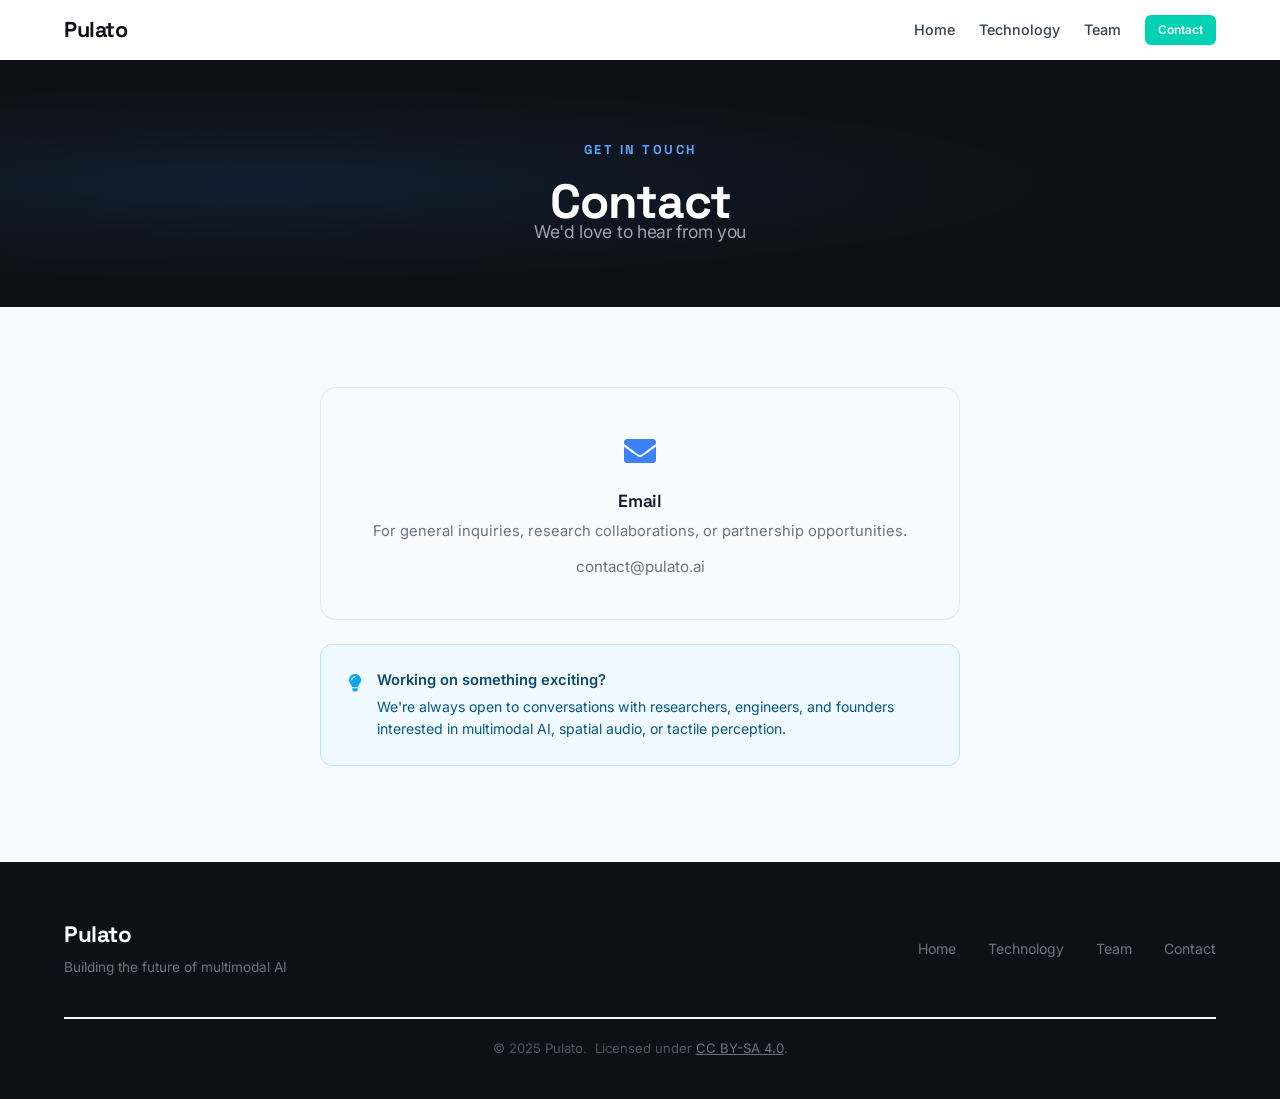
==== contact.html @ 6931e4eb "s" ====
<!DOCTYPE html>
<html lang="en">
<head>
  <meta charset="utf-8">
  <meta name="description" content="Contact Pulato">
  <meta name="viewport" content="width=device-width, initial-scale=1">
  <title>Contact — Pulato</title>

  <link href="https://fonts.googleapis.com/css2?family=Space+Grotesk:wght@400;500;600;700&family=Inter:wght@400;500;600&display=swap" rel="stylesheet">
  <link rel="stylesheet" href="./static/css/bulma.min.css">
  <link rel="stylesheet" href="./static/css/fontawesome.all.min.css">
  <link rel="stylesheet" href="./static/css/index.css">

  <script src="https://ajax.googleapis.com/ajax/libs/jquery/3.5.1/jquery.min.js"></script>
  <script defer src="./static/js/fontawesome.all.min.js"></script>
  <script src="./static/js/index.js"></script>
</head>
<body>

<!-- Navbar -->
<nav class="navbar is-fixed-top" role="navigation" aria-label="main navigation">
  <div class="container">
    <div class="navbar-brand">
      <a class="navbar-item" href="index.html">
        <span class="company-logo">Pulato</span>
      </a>
      <a role="button" class="navbar-burger" aria-label="menu" aria-expanded="false" data-target="navbarMain">
        <span aria-hidden="true"></span>
        <span aria-hidden="true"></span>
        <span aria-hidden="true"></span>
      </a>
    </div>
    <div id="navbarMain" class="navbar-menu">
      <div class="navbar-end">
        <a class="navbar-item" href="index.html">Home</a>
        <a class="navbar-item" href="technology.html">Technology</a>
        <a class="navbar-item" href="team.html">Team</a>
        <a class="navbar-item" href="contact.html">
          <span class="button is-primary is-small" style="border-radius: 6px; font-family: 'Inter', sans-serif; font-weight: 600;">Contact</span>
        </a>
      </div>
    </div>
  </div>
</nav>


<!-- Page Header -->
<div class="page-header">
  <span class="page-header-label">Get in Touch</span>
  <h1 class="title">Contact</h1>
  <p class="subtitle">We'd love to hear from you</p>
</div>


<!-- Contact Section -->
<section class="section section-gray" style="padding: 5rem 1.5rem 6rem;">
  <div class="container" style="max-width: 640px;">

    <div class="contact-card" style="margin-bottom: 1.5rem;">
      <div class="contact-icon"><i class="fas fa-envelope"></i></div>
      <h4 class="title">Email</h4>
      <p style="color: #6b7280; font-size: 0.92rem; margin-bottom: 0.75rem;">
        For general inquiries, research collaborations, or partnership opportunities.
      </p>
      <a href="mailto:contact@pulato.ai">contact@pulato.ai</a>
    </div>

    <div style="background: #f0f9ff; border: 1px solid #bae6fd; border-radius: 12px; padding: 1.5rem 1.75rem; display: flex; gap: 1rem; align-items: flex-start;">
      <span style="color: #0ea5e9; font-size: 1.1rem; margin-top: 2px;"><i class="fas fa-lightbulb"></i></span>
      <div>
        <p style="font-family: 'Inter', sans-serif; font-size: 0.92rem; color: #0c4a6e; font-weight: 600; margin-bottom: 0.3rem;">Working on something exciting?</p>
        <p style="font-family: 'Inter', sans-serif; font-size: 0.88rem; color: #075985; line-height: 1.6;">
          We're always open to conversations with researchers, engineers, and founders interested in multimodal AI, spatial audio, or tactile perception.
        </p>
      </div>
    </div>

  </div>
</section>


<!-- Footer -->
<footer class="pulato-footer">
  <div class="container">
    <div class="columns is-vcentered" style="margin-bottom: 0;">
      <div class="column">
        <span class="company-logo">Pulato</span>
        <p class="footer-tagline">Building the future of multimodal AI</p>
      </div>
      <div class="column has-text-right footer-nav">
        <a href="index.html">Home</a>
        <a href="technology.html">Technology</a>
        <a href="team.html">Team</a>
        <a href="contact.html">Contact</a>
      </div>
    </div>
    <hr class="footer-divider">
    <p class="footer-copy">
      © 2025 Pulato. &nbsp;Licensed under
      <a rel="license" href="http://creativecommons.org/licenses/by-sa/4.0/">CC BY-SA 4.0</a>.
    </p>
  </div>
</footer>

</body>
</html>
---- static/css/index.css ----
/* ===== Base ===== */
body {
  font-family: 'Inter', sans-serif;
  color: #111827;
  padding-top: 60px;
  -webkit-font-smoothing: antialiased;
}

.title, .subtitle, h1, h2, h3, h4, h5, h6 {
  font-family: 'Space Grotesk', sans-serif !important;
  letter-spacing: -0.3px;
}

/* ===== Navbar ===== */
.navbar.is-fixed-top {
  height: 60px;
  box-shadow: 0 1px 0 rgba(0, 0, 0, 0.07);
  background: rgba(255,255,255,0.97);
  backdrop-filter: blur(8px);
}

.navbar-item, .navbar-link {
  font-family: 'Inter', sans-serif;
  font-size: 0.9rem;
  font-weight: 500;
  color: #374151;
}

.navbar-item:hover, .navbar-item.is-active {
  background: transparent !important;
  color: #3b82f6 !important;
}

.navbar-item.is-active {
  color: #111827 !important;
  font-weight: 600;
}

.company-logo {
  font-family: 'Space Grotesk', sans-serif;
  font-size: 1.35rem;
  font-weight: 700;
  color: #0d1117;
  letter-spacing: -0.5px;
}

/* ===== Hero (Home) ===== */
.pulato-hero {
  background:
    radial-gradient(ellipse at 15% 65%, rgba(59, 130, 246, 0.13) 0%, transparent 55%),
    radial-gradient(ellipse at 85% 20%, rgba(124, 58, 237, 0.09) 0%, transparent 50%),
    #0d1117;
  min-height: calc(100vh - 60px);
}

.hero-tagline {
  color: #93c5fd;
  font-family: 'Space Grotesk', sans-serif;
  font-size: 0.85rem;
  font-weight: 600;
  letter-spacing: 2.5px;
  text-transform: uppercase;
  margin-bottom: 1.25rem;
  display: block;
}

.hero-title {
  font-family: 'Space Grotesk', sans-serif !important;
  font-size: clamp(3rem, 8vw, 5.5rem) !important;
  font-weight: 700 !important;
  color: white !important;
  line-height: 1.05 !important;
  letter-spacing: -2px !important;
  margin-bottom: 1.5rem !important;
}

.hero-description {
  color: #9ca3af;
  font-size: 1.15rem;
  line-height: 1.75;
  max-width: 560px;
  margin: 0 auto 2.5rem;
}

.btn-primary {
  background: #3b82f6;
  color: white;
  border: none;
  padding: 0.75rem 1.75rem;
  border-radius: 8px;
  font-family: 'Inter', sans-serif;
  font-size: 0.95rem;
  font-weight: 600;
  cursor: pointer;
  transition: background 0.2s, transform 0.15s;
  text-decoration: none;
  display: inline-block;
}

.btn-primary:hover {
  background: #2563eb;
  color: white;
  transform: translateY(-1px);
}

.btn-outline {
  background: transparent;
  color: #d1d5db;
  border: 1px solid rgba(255,255,255,0.2);
  padding: 0.75rem 1.75rem;
  border-radius: 8px;
  font-family: 'Inter', sans-serif;
  font-size: 0.95rem;
  font-weight: 500;
  cursor: pointer;
  transition: background 0.2s, border-color 0.2s;
  text-decoration: none;
  display: inline-block;
}

.btn-outline:hover {
  background: rgba(255,255,255,0.07);
  color: white;
  border-color: rgba(255,255,255,0.35);
}

.scroll-hint {
  color: rgba(255,255,255,0.3);
  animation: bounce 2.2s ease-in-out infinite;
  display: inline-block;
}

@keyframes bounce {
  0%, 100% { transform: translateY(0); opacity: 0.3; }
  50%       { transform: translateY(7px); opacity: 0.7; }
}

/* ===== Page Header (inner pages) ===== */
.page-header {
  background:
    radial-gradient(ellipse at 20% 50%, rgba(59, 130, 246, 0.1) 0%, transparent 55%),
    #0d1117;
  padding: 5rem 1.5rem 4rem;
  text-align: center;
}

.page-header-label {
  color: #60a5fa;
  font-family: 'Space Grotesk', sans-serif;
  font-size: 0.8rem;
  font-weight: 700;
  letter-spacing: 2.5px;
  text-transform: uppercase;
  margin-bottom: 1rem;
  display: block;
}

.page-header .title {
  color: white !important;
  font-size: 3rem !important;
  font-weight: 700 !important;
  letter-spacing: -1px !important;
  margin-bottom: 0.75rem !important;
}

.page-header .subtitle {
  color: #9ca3af !important;
  font-family: 'Inter', sans-serif !important;
  font-size: 1.1rem !important;
  font-weight: 400 !important;
}

/* ===== Sections ===== */
.section-white  { background: #ffffff; }
.section-gray   { background: #f8fafc; }

/* ===== Pillar Cards (Home) ===== */
.pillar-card {
  background: #ffffff;
  border-radius: 16px;
  padding: 2rem;
  height: 100%;
  border: 1px solid #e5e7eb;
  transition: border-color 0.2s, box-shadow 0.2s, transform 0.2s;
}

.pillar-card:hover {
  border-color: #93c5fd;
  box-shadow: 0 6px 28px rgba(59, 130, 246, 0.09);
  transform: translateY(-3px);
}

.pillar-number {
  font-family: 'Space Grotesk', sans-serif;
  font-size: 0.72rem;
  font-weight: 700;
  letter-spacing: 2.5px;
  text-transform: uppercase;
  color: #3b82f6;
  margin-bottom: 0.9rem;
}

.pillar-card .title {
  font-size: 1.15rem !important;
  font-weight: 600 !important;
  color: #111827 !important;
  margin-bottom: 0.6rem !important;
}

.pillar-card p {
  color: #6b7280;
  font-size: 0.92rem;
  line-height: 1.65;
}

/* ===== Tech Demo Sections ===== */
.tech-section-label {
  font-family: 'Space Grotesk', sans-serif;
  font-size: 0.72rem;
  font-weight: 700;
  letter-spacing: 2.5px;
  text-transform: uppercase;
  color: #3b82f6;
  margin-bottom: 0.5rem;
}

.tech-divider {
  border: none;
  border-top: 1px solid #e5e7eb;
  margin: 0;
}

/* ===== Assets Table ===== */
.assets {
  width: 100%;
  max-width: 720px;
  border-collapse: collapse;
  font-family: 'Inter', sans-serif;
  font-size: 14px;
  line-height: 1.5;
}

.assets th, .assets td {
  padding: 0.65rem 0.9rem;
  border-bottom: 1px solid #e5e7eb;
  vertical-align: top;
}

.assets th {
  width: 200px;
  text-align: left;
  color: #374151;
  font-weight: 500;
}

/* ===== Video Containers ===== */
.video-embed {
  margin-top: 0.5rem;
}

.video-embed iframe {
  width: 100%;
  aspect-ratio: 16 / 9;
  border: 0;
  border-radius: 8px;
}

.video-container {
  position: relative;
  padding-bottom: 56.25%;
  height: 0;
  overflow: hidden;
  border-radius: 8px;
}

.video-container iframe {
  position: absolute;
  top: 0; left: 0;
  width: 100%; height: 100%;
  border: 0;
}

video {
  border-radius: 8px;
  width: 100%;
}

/* ===== Team Cards ===== */
.team-card {
  background: white;
  border-radius: 20px;
  border: 1px solid #e5e7eb;
  box-shadow: 0 2px 20px rgba(0,0,0,0.05);
  transition: box-shadow 0.25s, transform 0.25s;
  height: 100%;
  overflow: hidden;
}

.team-card:hover {
  box-shadow: 0 10px 40px rgba(0,0,0,0.1);
  transform: translateY(-4px);
}

.team-avatar {
  width: 76px;
  height: 76px;
  border-radius: 50%;
  display: flex;
  align-items: center;
  justify-content: center;
  margin: 0 auto 1.1rem;
  font-size: 1.7rem;
  font-weight: 700;
  color: white;
  font-family: 'Space Grotesk', sans-serif;
}

.team-role {
  color: #6b7280;
  font-size: 0.88rem;
  font-weight: 400;
  margin-bottom: 1.4rem;
  line-height: 1.5;
}

/* ===== Contact ===== */
.contact-card {
  background: #f8fafc;
  border-radius: 16px;
  padding: 2.5rem 2rem;
  text-align: center;
  border: 1px solid #e5e7eb;
  transition: box-shadow 0.2s;
}

.contact-card:hover {
  box-shadow: 0 4px 20px rgba(0,0,0,0.07);
}

.contact-icon {
  font-size: 2rem;
  color: #3b82f6;
  margin-bottom: 1rem;
}

.contact-card .title {
  font-size: 1.1rem !important;
  font-weight: 600 !important;
  color: #111827 !important;
  margin-bottom: 0.5rem !important;
}

.contact-card a {
  color: #6b7280;
  font-size: 0.95rem;
  text-decoration: none;
  transition: color 0.2s;
}

.contact-card a:hover {
  color: #3b82f6;
}

/* ===== Footer ===== */
.pulato-footer {
  background: #0d1117;
  padding: 3.5rem 1.5rem 2.5rem;
}

.pulato-footer .company-logo {
  color: white;
  font-size: 1.4rem;
}

.footer-tagline {
  color: #6b7280;
  font-size: 0.85rem;
  margin-top: 0.35rem;
}

.footer-nav a {
  color: #6b7280;
  font-size: 0.88rem;
  text-decoration: none;
  margin-left: 1.75rem;
  transition: color 0.2s;
}

.footer-nav a:hover {
  color: #d1d5db;
}

.footer-divider {
  border: none;
  border-top: 1px solid rgba(255,255,255,0.07);
  margin: 1.75rem 0 1.25rem;
}

.footer-copy {
  color: #4b5563;
  font-size: 0.82rem;
  text-align: center;
}

.footer-copy a {
  color: #6b7280;
  text-decoration: underline;
}

/* ===== Legacy / Carousel ===== */
.results-carousel { overflow: hidden; }

.results-carousel .item {
  margin: 5px;
  overflow: hidden;
  border: 1px solid #bbb;
  border-radius: 10px;
  padding: 0;
  font-size: 0;
}

.results-carousel video { margin: 0; }

.interpolation-panel {
  background: #f5f5f5;
  border-radius: 10px;
}

.interpolation-panel .interpolation-image {
  width: 100%;
  border-radius: 5px;
}

.interpolation-panel .slider { margin: 0 !important; }

#interpolation-image-wrapper { width: 100%; }
#interpolation-image-wrapper img { border-radius: 5px; }

ul.disc   { list-style-type: disc;   margin-left: 1.2em; }
ul.circle { list-style-type: circle; margin-left: 1.2em; }
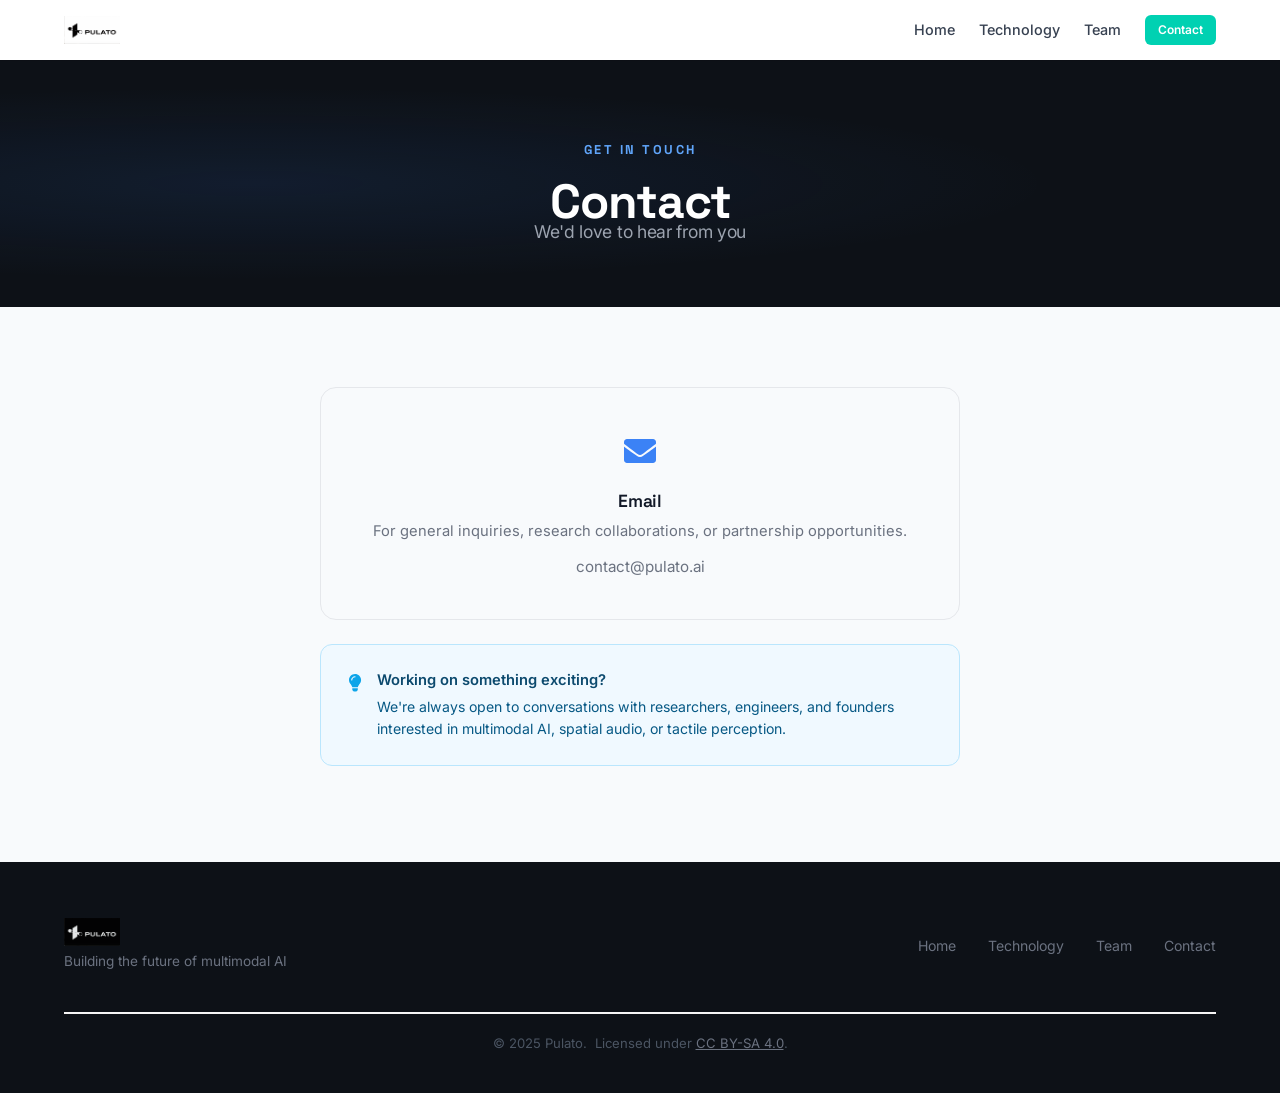
==== commit 10366915: "s" ====
--- a/contact.html
+++ b/contact.html
@@ -2,9 +2,9 @@
 <html lang="en">
 <head>
   <meta charset="utf-8">
-  <meta name="description" content="Contact Pulato">
+  <meta name="description" content="Contact Pulato.AI">
   <meta name="viewport" content="width=device-width, initial-scale=1">
-  <title>Contact — Pulato</title>
+  <title>Contact — Pulato.AI</title>
 
   <link href="https://fonts.googleapis.com/css2?family=Space+Grotesk:wght@400;500;600;700&family=Inter:wght@400;500;600&display=swap" rel="stylesheet">
   <link rel="stylesheet" href="./static/css/bulma.min.css">
@@ -22,7 +22,7 @@
   <div class="container">
     <div class="navbar-brand">
       <a class="navbar-item" href="index.html">
-        <span class="company-logo">Pulato</span>
+        <img src="./logo.png" alt="Pulato.AI" class="navbar-logo">
       </a>
       <a role="button" class="navbar-burger" aria-label="menu" aria-expanded="false" data-target="navbarMain">
         <span aria-hidden="true"></span>
@@ -84,7 +84,7 @@
   <div class="container">
     <div class="columns is-vcentered" style="margin-bottom: 0;">
       <div class="column">
-        <span class="company-logo">Pulato</span>
+        <img src="./logo.png" alt="Pulato.AI" class="footer-logo">
         <p class="footer-tagline">Building the future of multimodal AI</p>
       </div>
       <div class="column has-text-right footer-nav">
--- a/static/css/index.css
+++ b/static/css/index.css
@@ -42,6 +42,20 @@
   font-weight: 700;
   color: #0d1117;
   letter-spacing: -0.5px;
+}
+
+.navbar-logo {
+  height: 30px;
+  width: auto;
+  display: block;
+}
+
+.footer-logo {
+  height: 28px;
+  width: auto;
+  display: block;
+  filter: invert(1);
+  opacity: 0.9;
 }
 
 /* ===== Hero (Home) ===== */
